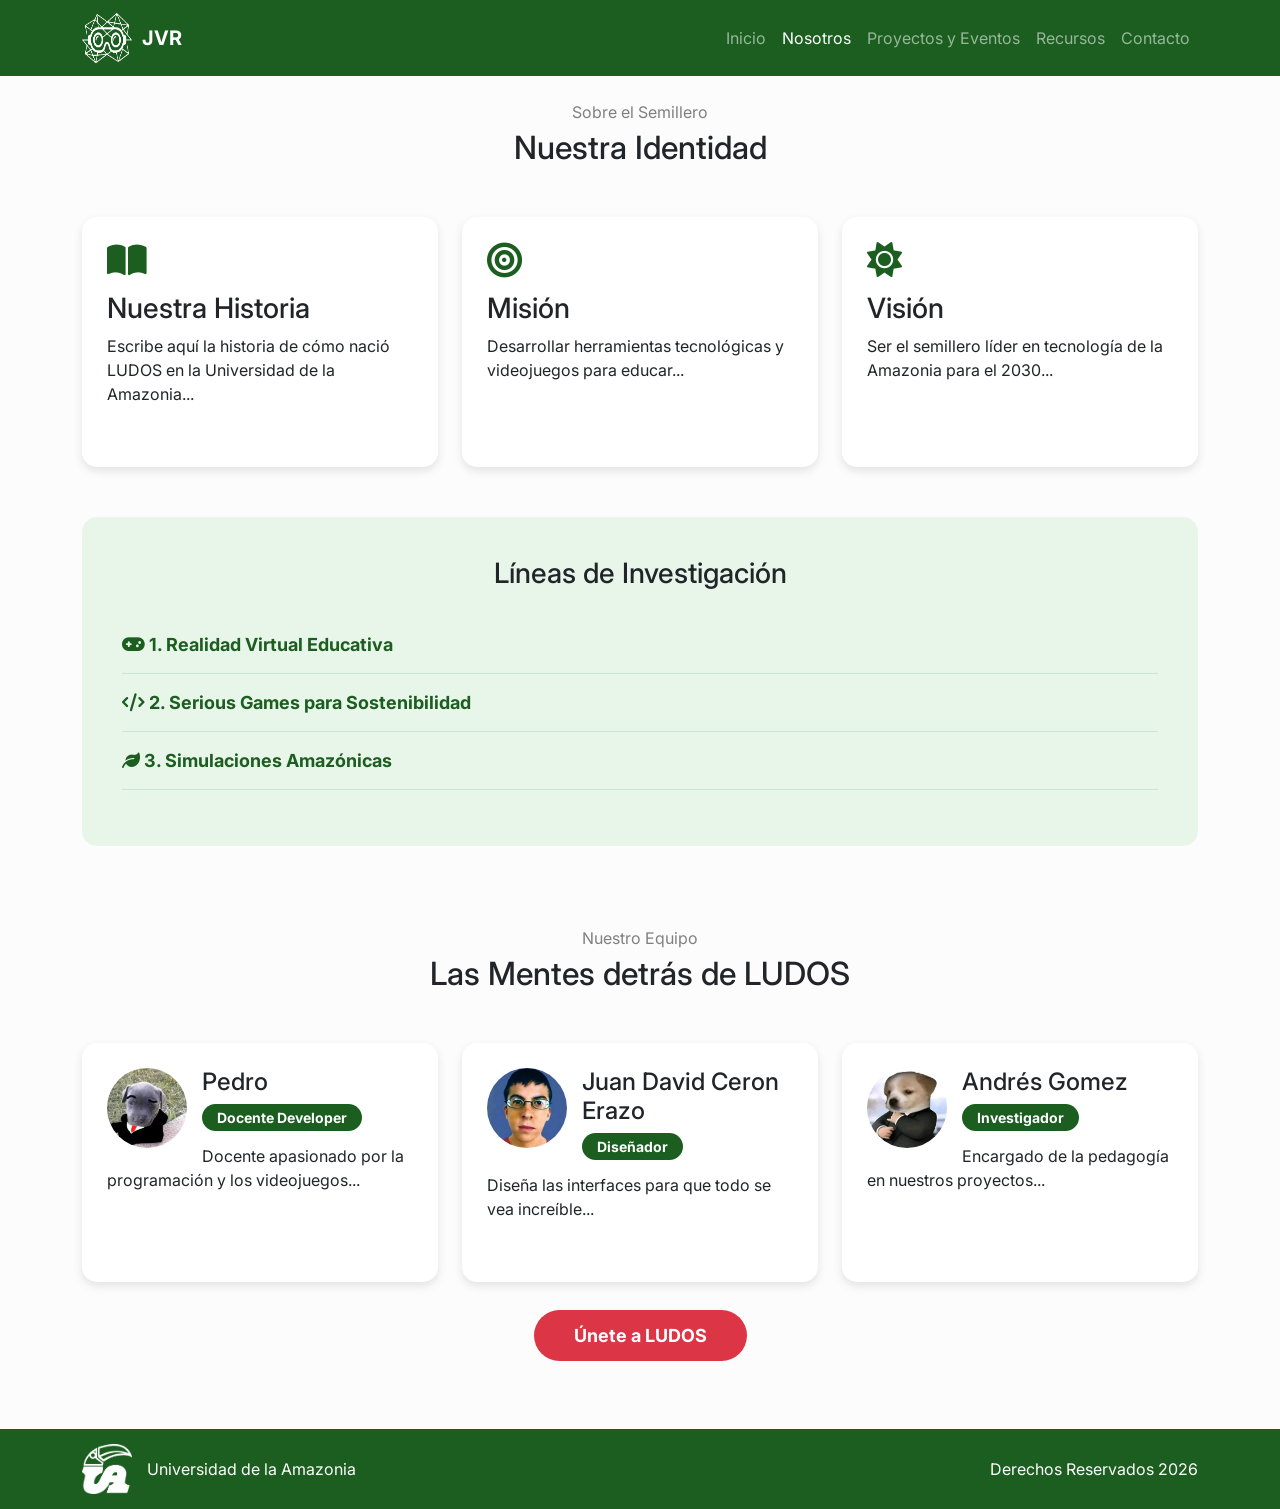
==== nosotros.html @ 49c644d4 "Sacando los archivos a la raiz del proyecto" ====
<!DOCTYPE html>
<html lang="es">
<head>
    <meta charset="UTF-8">
    <meta name="viewport" content="width=device-width, initial-scale=1.0">
    <title>LUDOS | NOSOTROS</title> 
    <link href="https://fonts.googleapis.com/css2?family=Inter:wght@400;700&display=swap" rel="stylesheet">
    <link href="https://cdn.jsdelivr.net/npm/bootstrap@5.3.0/dist/css/bootstrap.min.css" rel="stylesheet">
    <link rel="stylesheet" href="https://cdnjs.cloudflare.com/ajax/libs/font-awesome/6.0.0/css/all.min.css">
    <link rel="stylesheet" href="./css/style.css">
</head>
<body>
    
    <header>
        <nav class="navbar navbar-expand-lg navbar-dark nav-ludos fixed-top">
            <div class="container">
                <a class="navbar-brand contenedor-logo" href="index.html">
                    <img src="./assets/img/logo/LOGO_1.png" alt="Logo" width="50" height="50">
                    <span class="texto-logo">JVR</span>
                </a>
                <button class="navbar-toggler" type="button" data-bs-toggle="collapse" data-bs-target="#menuPrincipal" aria-label="Abrir menú de navegación">
                    <span class="navbar-toggler-icon"></span>
                </button>
                <div class="collapse navbar-collapse" id="menuPrincipal">
                    <ul class="navbar-nav menu-derecha">
                        <li class="nav-item"><a class="nav-link" href="index.html">Inicio</a></li>
                        <li class="nav-item"><a class="nav-link active" href="nosotros.html">Nosotros</a></li>
                        <li class="nav-item"><a class="nav-link" href="proyectos.html">Proyectos y Eventos</a></li>
                        <li class="nav-item"><a class="nav-link" href="recursos.html">Recursos</a></li>
                        <li class="nav-item"><a class="nav-link" href="contacto.html">Contacto</a></li>
                    </ul>
                </div>
            </div>
        </nav>
    </header>

    <main class="espaciado-menu"> 
    
        <section class="container">
            <div class="encabezado-centrado">
                <span class="subtitulo-seccion">Sobre el Semillero</span>
                <h2>Nuestra Identidad</h2>
            </div>

            <div class="row">
                <div class="col-md-4">
                    <div class="tarjeta-blanca">
                        <i class="fas fa-book-open icono-verde"></i>
                        <h3>Nuestra Historia</h3>
                        <p>Escribe aquí la historia de cómo nació LUDOS en la Universidad de la Amazonia...</p>
                    </div>
                </div>

                <div class="col-md-4">
                    <div class="tarjeta-blanca">
                        <i class="fas fa-bullseye icono-verde"></i>
                        <h3>Misión</h3>
                        <p>Desarrollar herramientas tecnológicas y videojuegos para educar...</p>
                    </div>
                </div>

                <div class="col-md-4">
                    <div class="tarjeta-blanca">
                        <i class="fas fa-sun icono-verde"></i>
                        <h3>Visión</h3>
                        <p>Ser el semillero líder en tecnología de la Amazonia para el 2030...</p>
                    </div>
                </div>
            </div>

            <div class="caja-verde">
                <h3 class="titulo-caja-verde">Líneas de Investigación</h3>
                <ul class="lista-investigacion">
                    <li><i class="fas fa-gamepad"></i> 1. Realidad Virtual Educativa</li>
                    <li><i class="fas fa-code"></i> 2. Serious Games para Sostenibilidad</li>
                    <li><i class="fas fa-leaf"></i> 3. Simulaciones Amazónicas</li>
                </ul>
            </div>
        </section>

        <section class="container seccion-margen">
            
            <div class="encabezado-centrado">
                <span class="subtitulo-seccion">Nuestro Equipo</span>
                <h2>Las Mentes detrás de LUDOS</h2>
            </div>

            <div class="row">
                <div class="col-md-4">
                    <div class="tarjeta-blanca">
                        <img src="./assets/img/team/pedro.png" alt="Pedro" class="foto-perfil">
                        <h4>Pedro</h4>
                        <span class="etiqueta-cargo">Docente Developer</span>
                        <p class="descripcion-perfil">Docente apasionado por la programación y los videojuegos...</p>
                    </div>
                </div>

                <div class="col-md-4">
                    <div class="tarjeta-blanca">
                        <img src="./assets/img/team/juan.png" alt="Juan" class="foto-perfil">
                        <h4>Juan David Ceron Erazo</h4>
                        <span class="etiqueta-cargo">Diseñador</span>
                        <p class="descripcion-perfil">Diseña las interfaces para que todo se vea increíble...</p>
                    </div>
                </div>

                <div class="col-md-4">
                    <div class="tarjeta-blanca">
                        <img src="./assets/img/team/andres.png" alt="Andrés" class="foto-perfil">
                        <h4>Andrés Gomez</h4>
                        <span class="etiqueta-cargo">Investigador</span>
                        <p class="descripcion-perfil">Encargado de la pedagogía en nuestros proyectos...</p>
                    </div>
                </div>
            </div>

            <div class="contenedor-boton-centro">
                <a href="contacto.html" class="boton-rojo">Únete a LUDOS</a>
            </div>

        </section>
    </main>

    <footer class="footer-verde text-white">
        <div class="container footer-contenido">
            <div class="footer-logo-texto">
                <img src="./assets/img/logo/uniamazonia.png" alt="Logo Uniamazonia" height="50" class="logo-footer">
                <span>Universidad de la Amazonia</span>
            </div>
            <span>Derechos Reservados 2026</span>
        </div>
    </footer>

    <script src="https://cdn.jsdelivr.net/npm/bootstrap@5.3.0/dist/js/bootstrap.bundle.min.js"></script>
    <script src="./js/main.js"></script>
</body>
</html>
---- css/style.css ----
/*ESTILOS GLOBALES*/
body {
    font-family: 'Inter', sans-serif;
    background-color: #fcfcfc; 
}

.nav-ludos {
    background-color: #1b5e20; 
}

/*ESTILOS DE LA BARRA DE NAVEGACIÓN Y FOOTER*/

.contenedor-logo {
    display: flex;
    align-items: center;
}

.texto-logo {
    font-weight: bold;
    margin-left: 10px;
}

.menu-derecha {
    margin-left: auto; 
}

/* ESTILOS PÁGINA INICIO */
/*fondo*/
.seccion-hero {
    display: flex; 
    align-items: center;
    background-image: linear-gradient(to right, rgba(0,0,0,0.2), rgba(0,0,0,0.7)), url('../assets/img/hero/fondo.png');
    background-size: cover;
    background-position: center top;
    min-height: 100vh; 
    padding-top: 80px; 
}

.fila-hero {
    justify-content: flex-end; 
    text-align: right; 
}

.contenido-hero {
    color: white;
    margin-top: 50px;
}

.titulo-principal {
    font-size: 3.5rem; 
    font-weight: bold;
    margin-bottom: 20px;
}

.subtitulo-principal {
    font-size: 1.25rem;
    margin-bottom: 30px;
}
/*resumen*/
.seccion-resumen {
    margin-top: 80px;
    margin-bottom: 80px;
}

.encabezado-centrado {
    text-align: center;
    margin-bottom: 50px;
}

.fila-alineada-centro {
    display: flex;
    align-items: center;
    margin-bottom: 50px;
}

.contenedor-imagen-resumen {
    text-align: center;
}

.imagen-resumen {
    max-width: 180px; 
}

.fila-tarjetas {
    margin-bottom: 30px;
}

.icono-derecha {
    float: right; 
}

.contenedor-enlace-final {
    text-align: center;
    margin-top: 30px;
}
.linea-roja {
    width: 200px;
    margin: 20px auto; 
    border: 2px solid #dc3545; 
    opacity: 1;
}

.enlace-verde {
    color: #1b5e20;
    font-weight: bold;
    text-decoration: none; 
    font-size: 18px;
}

.enlace-verde:hover {
    text-decoration: underline; 
}

/* ESTILOS PÁGINA NOSOTROS */
.espaciado-menu {
    padding-top: 100px;
}

.tarjeta-blanca {
    background-color: white;
    border-radius: 15px;
    padding: 25px; 
    box-shadow: 0px 4px 10px rgba(0, 0, 0, 0.1); 
    margin-bottom: 20px;
    height: 100%; 
}
.subtitulo-seccion {
    color: gray;
    display: block; /* Asegura que el título principal baje a la siguiente línea */
    margin-bottom: 5px;
}



.icono-verde {
    color: #1b5e20;
    font-size: 35px;
    margin-bottom: 15px;
}

.caja-verde {
    background-color: #e8f5e9; 
    border-radius: 15px;
    padding: 40px;
    margin-top: 50px;
}

.titulo-caja-verde {
    text-align: center;
    margin-bottom: 25px;
}

.lista-investigacion {
    list-style: none;
    padding: 0;
}

.lista-investigacion li {
    font-size: 18px;
    font-weight: bold;
    color: #1b5e20;
    padding: 15px 0;
    border-bottom: 1px solid #c8e6c9; 
}

/*equpo*/

.seccion-margen {
    margin-top: 80px;
    margin-bottom: 80px;
}

.descripcion-perfil {
    margin-top: 15px;
}

.foto-perfil {
    width: 80px;
    height: 80px;
    border-radius: 50%; 
    object-fit: cover; 
    float: left; 
    margin-right: 15px;
}

.etiqueta-cargo {
    background-color: #1b5e20;
    color: white;
    padding: 5px 15px;
    border-radius: 20px;
    font-size: 14px;
    font-weight: bold;
}

.boton-rojo {
    background-color: #dc3545;
    color: white;
    padding: 15px 40px;
    border-radius: 30px;
    text-decoration: none; 
    font-weight: bold;
    font-size: 18px;
}

.boton-rojo:hover {
    background-color: #b02a37;
    color: white;
}

.contenedor-boton-centro {
    text-align: center;
    margin-top: 40px;
}

/*ESTILOS PÁGINA PROYECTOS Y EVENTOS*/
.texto-descriptivo {
    color: gray;
    max-width: 800px;
    margin: 0 auto;
}

.fecha-evento {
    color: gray;
    font-weight: bold;
    font-size: 14px;
}

.tarjeta-centrada {
    text-align: center;
}
.icono-margen-inferior {
    margin-bottom: 10px;
}
.titulo-seccion {
    margin-bottom: 25px;
    text-align: center; 
}
.boton-evento {
    padding: 10px 20px;
    display: inline-block;
    font-size: 16px;
}
.seccion-reconocimientos {
    text-align: center;
}
.contenedor-reconocimientos {
    max-width: 600px;
    margin: 0 auto;
    text-align: left;
}

.icono-reconocimiento {
    font-size: 20px;
    margin-right: 10px;
}

.tarjeta-proyecto {
    background-color: white;
    border-radius: 15px;
    box-shadow: 0px 4px 10px rgba(0, 0, 0, 0.1);
    overflow: hidden;
    margin-bottom: 20px;
    height: 100%;
}

.imagen-proyecto {
    width: 100%; 
    height: 200px;
    object-fit: cover; 
}

.contenido-proyecto {
    padding: 20px;
}

.boton-gris {
    background-color: #e9ecef;
    color: #495057;
    padding: 10px 15px;
    border-radius: 10px;
    text-decoration: none;
    font-weight: bold;
    display: block; 
    text-align: center;
    margin-top: 15px;
}

.boton-gris:hover {
    background-color: #dee2e6;
    color: black;
}

/*ESTILOS PÁGINA RECURSOS Y GALERÍA */

.encabezado-seccion {
    border-bottom: 2px solid #e9ecef;
    padding-bottom: 15px;
    margin-bottom: 30px;
}

.lista-productos {
    margin-bottom: 40px;
}

.item-producto {
    display: flex; 
    align-items: center;
    padding: 20px 0;
    border-bottom: 1px solid #e9ecef;
}

.icono-producto {
    font-size: 50px;
    color: #1b5e20;
    margin-right: 25px;
}

.info-producto {
    flex-grow: 1; 
}

.info-producto h4 {
    margin-bottom: 5px;
    font-weight: bold;
}

.autores {
    color: gray;
    font-size: 14px;
    margin-bottom: 0;
}

.detalles {
    color: gray;
    font-size: 14px;
    margin-bottom: 0;
}

.boton-descarga-contenedor {
    margin-left: 20px;
}

.boton-descarga {
    padding: 10px 20px;
    font-size: 15px;
    border-radius: 10px;
}

/*galeria*/

.tarjeta-galeria {
    background-color: white;
    border-radius: 10px;
    overflow: hidden; 
    box-shadow: 0px 4px 6px rgba(0, 0, 0, 0.05);
    border: 1px solid #e9ecef;
    transition: transform 0.3s ease; /
}


.tarjeta-galeria:hover {
    transform: translateY(-5px);
    border-color: #1b5e20; 
}

.imagen-galeria {
    width: 100%;
    height: 180px;
    object-fit: cover; 
}

.titulo-galeria {
    padding: 15px;
    text-align: center;
}

.titulo-galeria p {
    margin-bottom: 0;
    font-weight: bold;
    font-size: 14px;
    color: #333;
}

/*Diseño para cel*/
@media (max-width: 768px) {
    

    .item-producto {
        flex-direction: column; 
        align-items: flex-start; 
        text-align: left;
    }


    .icono-producto {
        margin-bottom: 10px; 
    }

    .boton-descarga-contenedor {
        margin-left: 0; 
        margin-top: 15px; 
        width: 100%; 
    }
   
    .boton-descarga {
        display: block; 
        text-align: center;
        width: 100%; 
    }
}

/* ESTILOS PÁGINA CONTACTO */

/* formulario */

.caja-formulario {
    background-color: #f8f9fa; 
    border: 1px solid #e9ecef;
    border-radius: 15px;
    padding: 30px;
}

.grupo-campo {
    margin-bottom: 20px;
}

.grupo-campo label {
    font-weight: bold;
    color: #333;
    margin-bottom: 8px;
    display: block; 
}


.campo-texto {
    width: 100%;
    padding: 12px 15px;
    border: 1px solid #ced4da;
    border-radius: 8px; 
    font-size: 16px;
    font-family: inherit; 
    transition: border-color 0.3s; 
}


.campo-texto:focus {
    outline: none;
    border-color: #1b5e20;
    box-shadow: 0 0 0 3px rgba(27, 94, 32, 0.2);
}

.area-mensaje {
    height: 150px;
    resize: vertical; 
}
/* inf contacto */

.tarjeta-info-contacto {
    background-color: #e8f5e9;
    border-radius: 15px;
    padding: 25px;
    margin-bottom: 20px;
    display: flex;
    align-items: center;
}

.icono-contacto {
    font-size: 40px;
    color: #1b5e20;
    margin-right: 20px;
}

.texto-info-contacto h4 {
    font-weight: bold;
    margin-bottom: 5px;
}

.texto-info-contacto p {
    margin: 0;
    color: #333;
    font-size: 18px;
}

.redes-iconos a {
    color: #888; 
    font-size: 35px;
    margin-left: 15px;
    transition: color 0.3s;
}


.redes-iconos a:hover {
    color: #1b5e20;
}

.fila-centrada {
    display: flex;
    justify-content: center;
}

.mensaje-error {
    color: red;
    display: none;
    margin-bottom: 15px;
}

.boton-ancho-completo {
    width: 100%;
}

.tarjeta-redes {
    justify-content: space-between;
}


.titulo-redes {
    margin: 0;
}
/*ESTILOS DEL FOOTER*/

.footer-verde {
    background-color: #1b5e20;
    padding-top: 15px;
    padding-bottom: 15px;
    margin-top: 50px;
}

.footer-contenido {
    display: flex;
    justify-content: space-between; /* Separa los elementos a los extremos */
    align-items: center;
}

.footer-logo-texto {
    display: flex;
    align-items: center;
}

.logo-footer {
    margin-right: 15px;
}
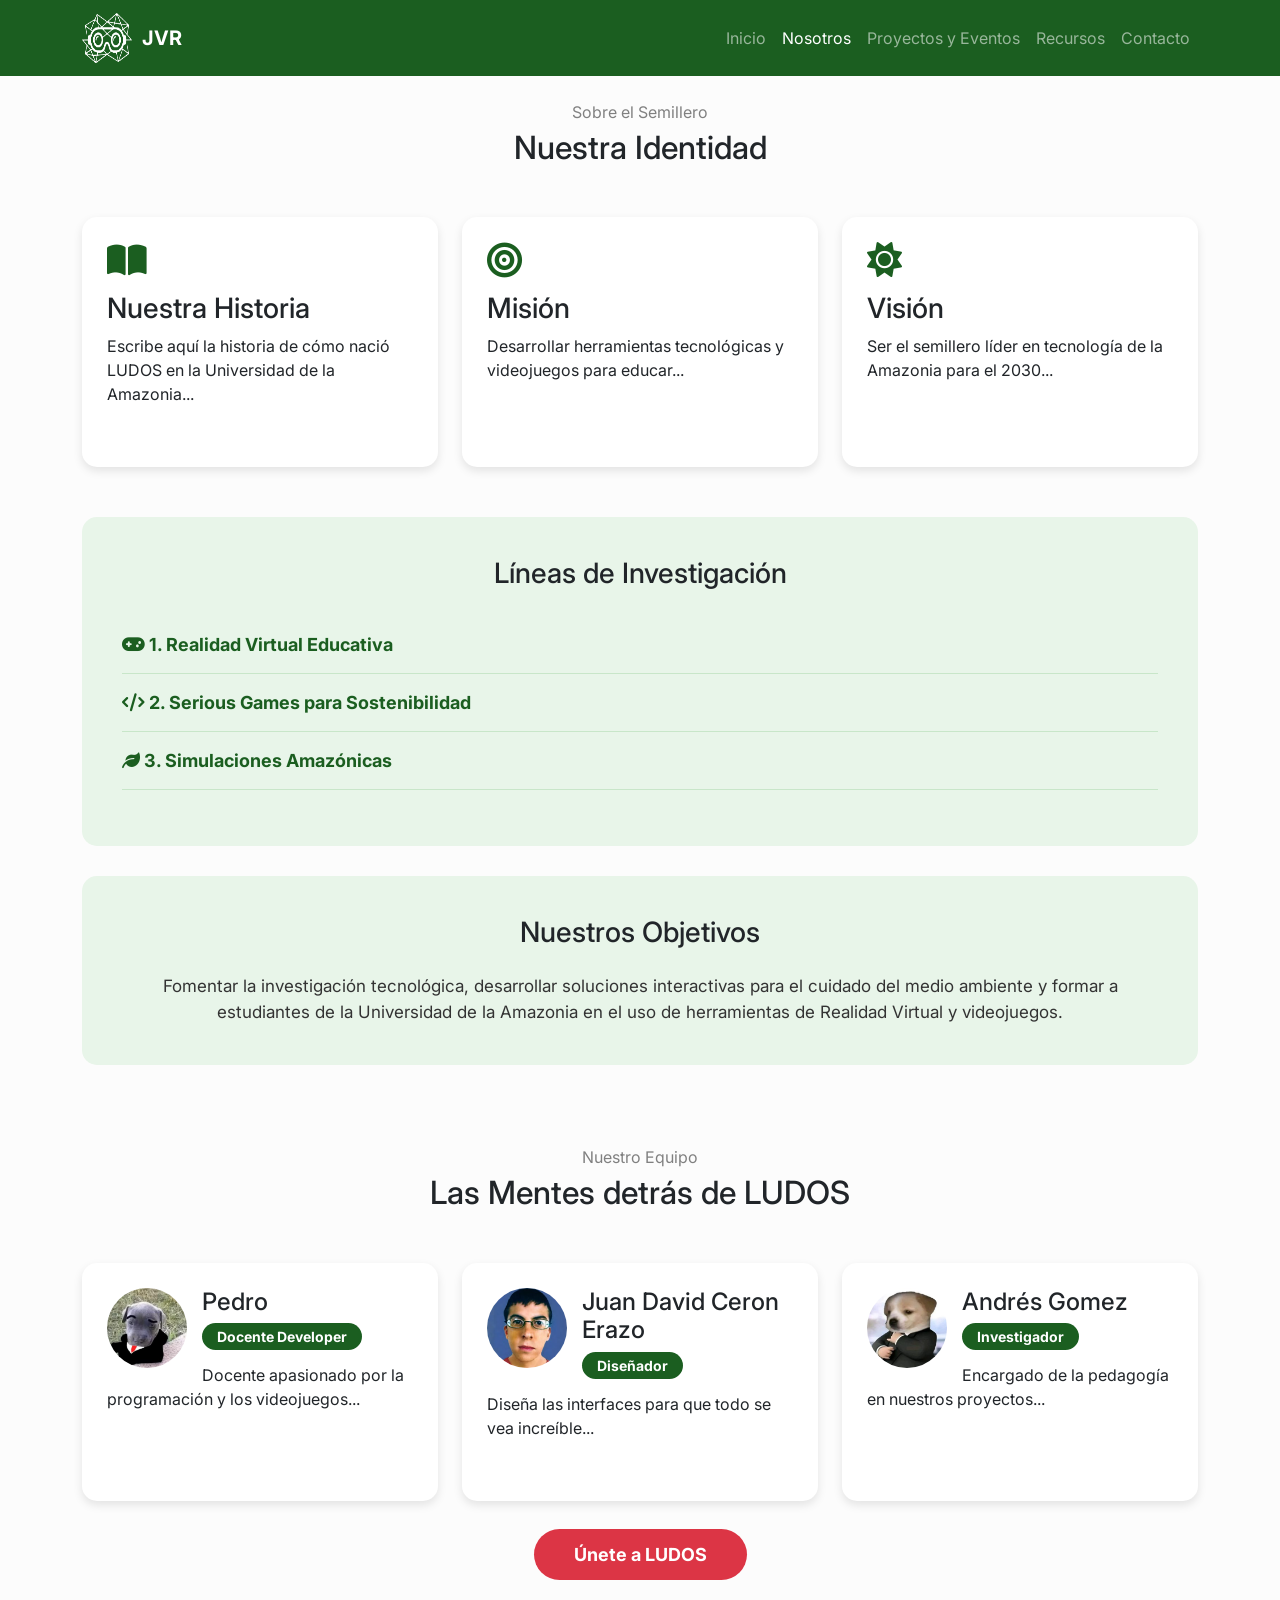
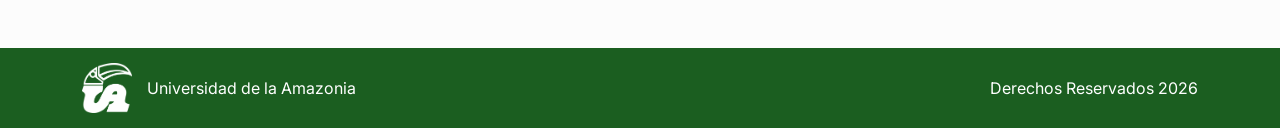
==== commit 788bb090: "Actualiza estilos, scripts y pagina nosotros" ====
--- a/nosotros.html
+++ b/nosotros.html
@@ -76,6 +76,13 @@
                     <li><i class="fas fa-leaf"></i> 3. Simulaciones Amazónicas</li>
                 </ul>
             </div>
+
+            <div class="caja-verde caja-objetivos">
+                <h3 class="titulo-caja-verde">Nuestros Objetivos</h3>
+                <p class="texto-objetivos">
+                    Fomentar la investigación tecnológica, desarrollar soluciones interactivas para el cuidado del medio ambiente y formar a estudiantes de la Universidad de la Amazonia en el uso de herramientas de Realidad Virtual y videojuegos.
+                </p>
+            </div>
         </section>
 
         <section class="container seccion-margen">
--- a/css/style.css
+++ b/css/style.css
@@ -161,6 +161,16 @@
     color: #1b5e20;
     padding: 15px 0;
     border-bottom: 1px solid #c8e6c9; 
+}
+.caja-objetivos {
+    margin-top: 30px;
+}
+
+.texto-objetivos {
+    text-align: center;
+    color: #333;
+    font-size: 17px;
+    margin-bottom: 0; 
 }
 
 /*equpo*/
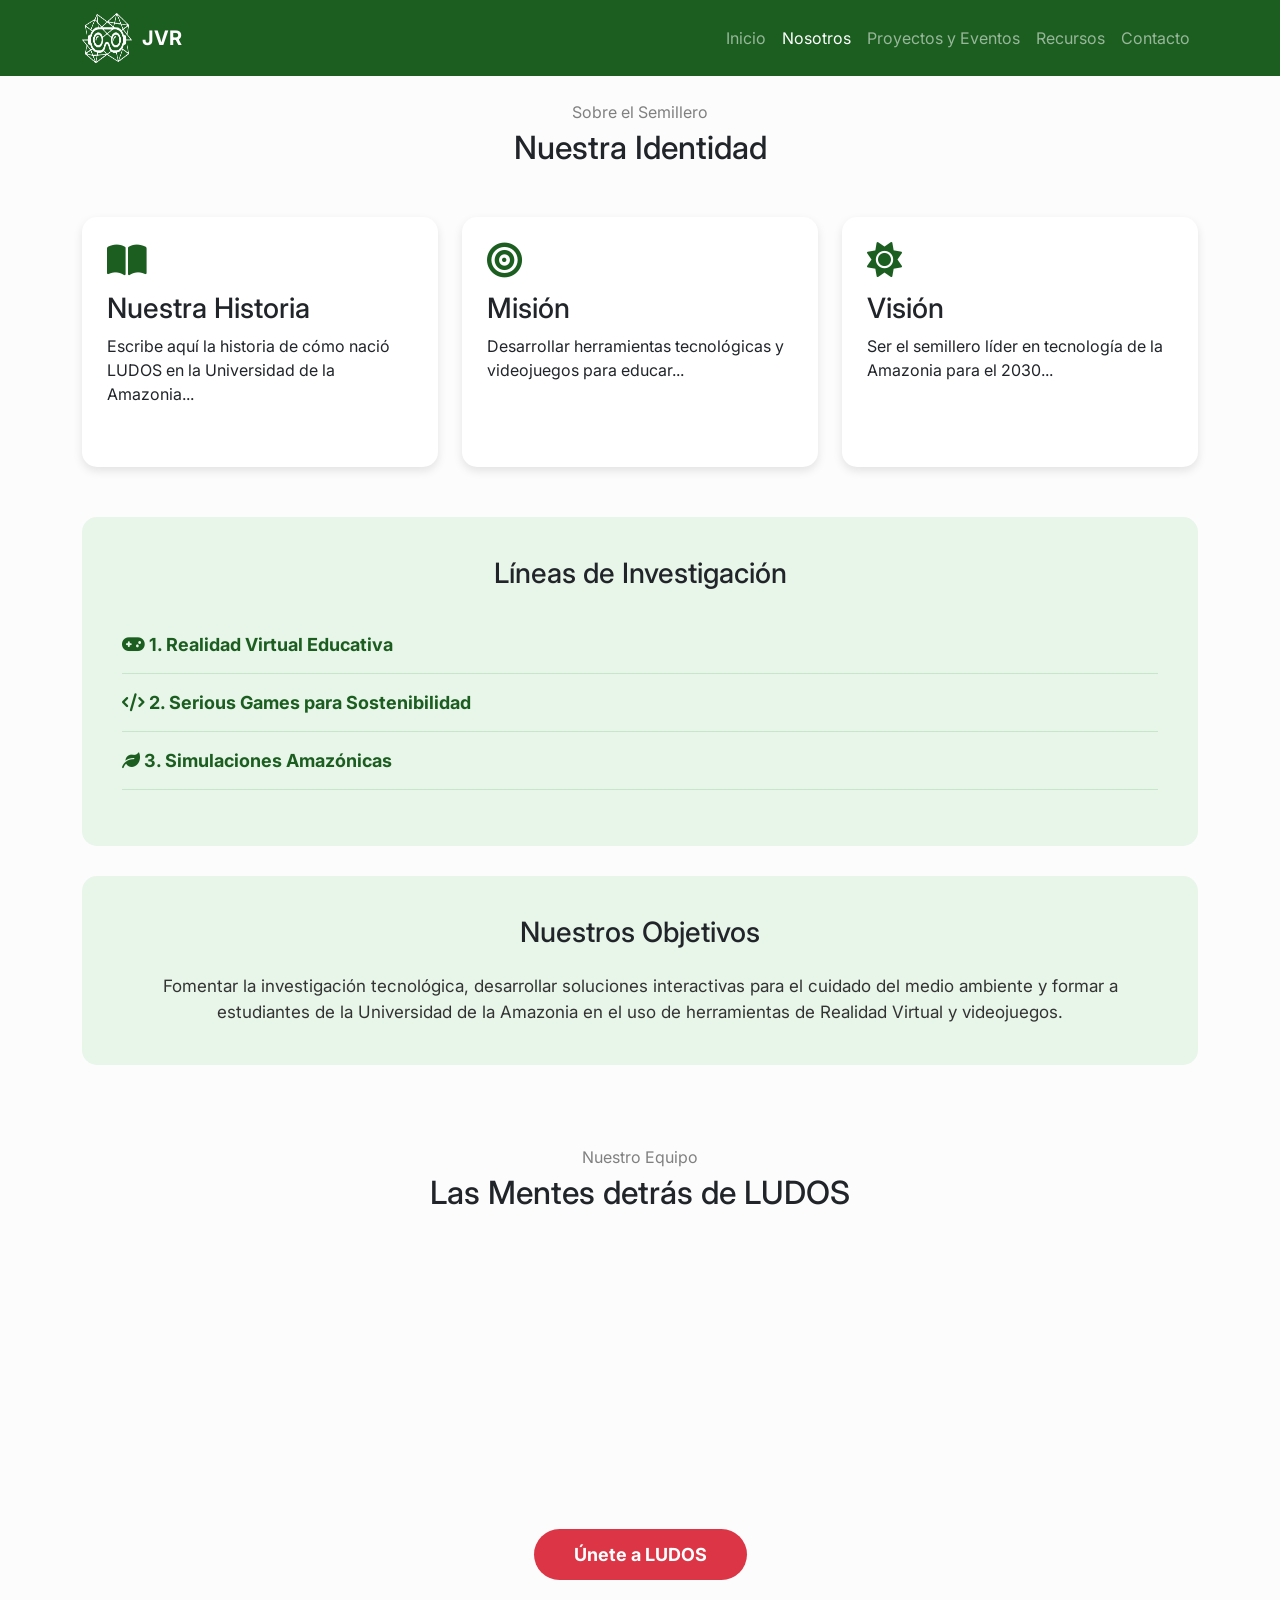
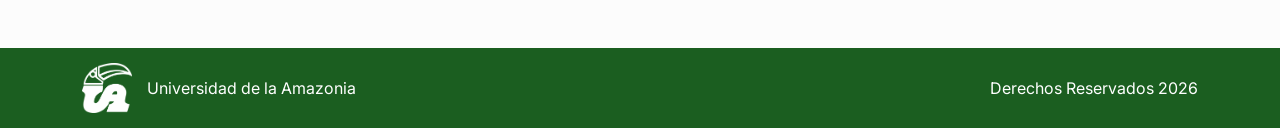
==== commit 6e20082c: "Actualiza contenido y estilos del sitio" ====
--- a/nosotros.html
+++ b/nosotros.html
@@ -6,6 +6,7 @@
     <title>LUDOS | NOSOTROS</title> 
     <link href="https://fonts.googleapis.com/css2?family=Inter:wght@400;700&display=swap" rel="stylesheet">
     <link href="https://cdn.jsdelivr.net/npm/bootstrap@5.3.0/dist/css/bootstrap.min.css" rel="stylesheet">
+    <link rel="stylesheet" href="https://cdnjs.cloudflare.com/ajax/libs/animate.css/4.1.1/animate.min.css"/>
     <link rel="stylesheet" href="https://cdnjs.cloudflare.com/ajax/libs/font-awesome/6.0.0/css/all.min.css">
     <link rel="stylesheet" href="./css/style.css">
 </head>
@@ -94,7 +95,7 @@
 
             <div class="row">
                 <div class="col-md-4">
-                    <div class="tarjeta-blanca">
+                    <div class="tarjeta-blanca tarjeta-animada">
                         <img src="./assets/img/team/pedro.png" alt="Pedro" class="foto-perfil">
                         <h4>Pedro</h4>
                         <span class="etiqueta-cargo">Docente Developer</span>
@@ -103,7 +104,7 @@
                 </div>
 
                 <div class="col-md-4">
-                    <div class="tarjeta-blanca">
+                    <div class="tarjeta-blanca tarjeta-animada">
                         <img src="./assets/img/team/juan.png" alt="Juan" class="foto-perfil">
                         <h4>Juan David Ceron Erazo</h4>
                         <span class="etiqueta-cargo">Diseñador</span>
@@ -112,7 +113,7 @@
                 </div>
 
                 <div class="col-md-4">
-                    <div class="tarjeta-blanca">
+                    <div class="tarjeta-blanca tarjeta-animada">
                         <img src="./assets/img/team/andres.png" alt="Andrés" class="foto-perfil">
                         <h4>Andrés Gomez</h4>
                         <span class="etiqueta-cargo">Investigador</span>
--- a/css/style.css
+++ b/css/style.css
@@ -550,4 +550,33 @@
     margin-right: 15px;
 }
 
-
+/*ANIMACIONES PERSONALIZADAS */
+
+/* Efecto cascada para las tarjetas */
+.tarjeta-animada {
+    opacity: 0;
+    transform: translateY(30px);
+    transition: opacity 0.6s ease-out, transform 0.6s ease-out;
+}
+
+.tarjeta-animada.visible {
+    opacity: 1;
+    transform: translateY(0);
+}
+
+/* Animación de latido*/
+@keyframes latido {
+    0% { transform: scale(1); }
+    50% { transform: scale(1.05); }
+    100% { transform: scale(1); }
+}
+
+.boton-latido {
+    animation: latido 2s infinite; 
+}
+
+
+.boton-latido:hover {
+    animation: none;
+    transform: scale(1.05);
+}
